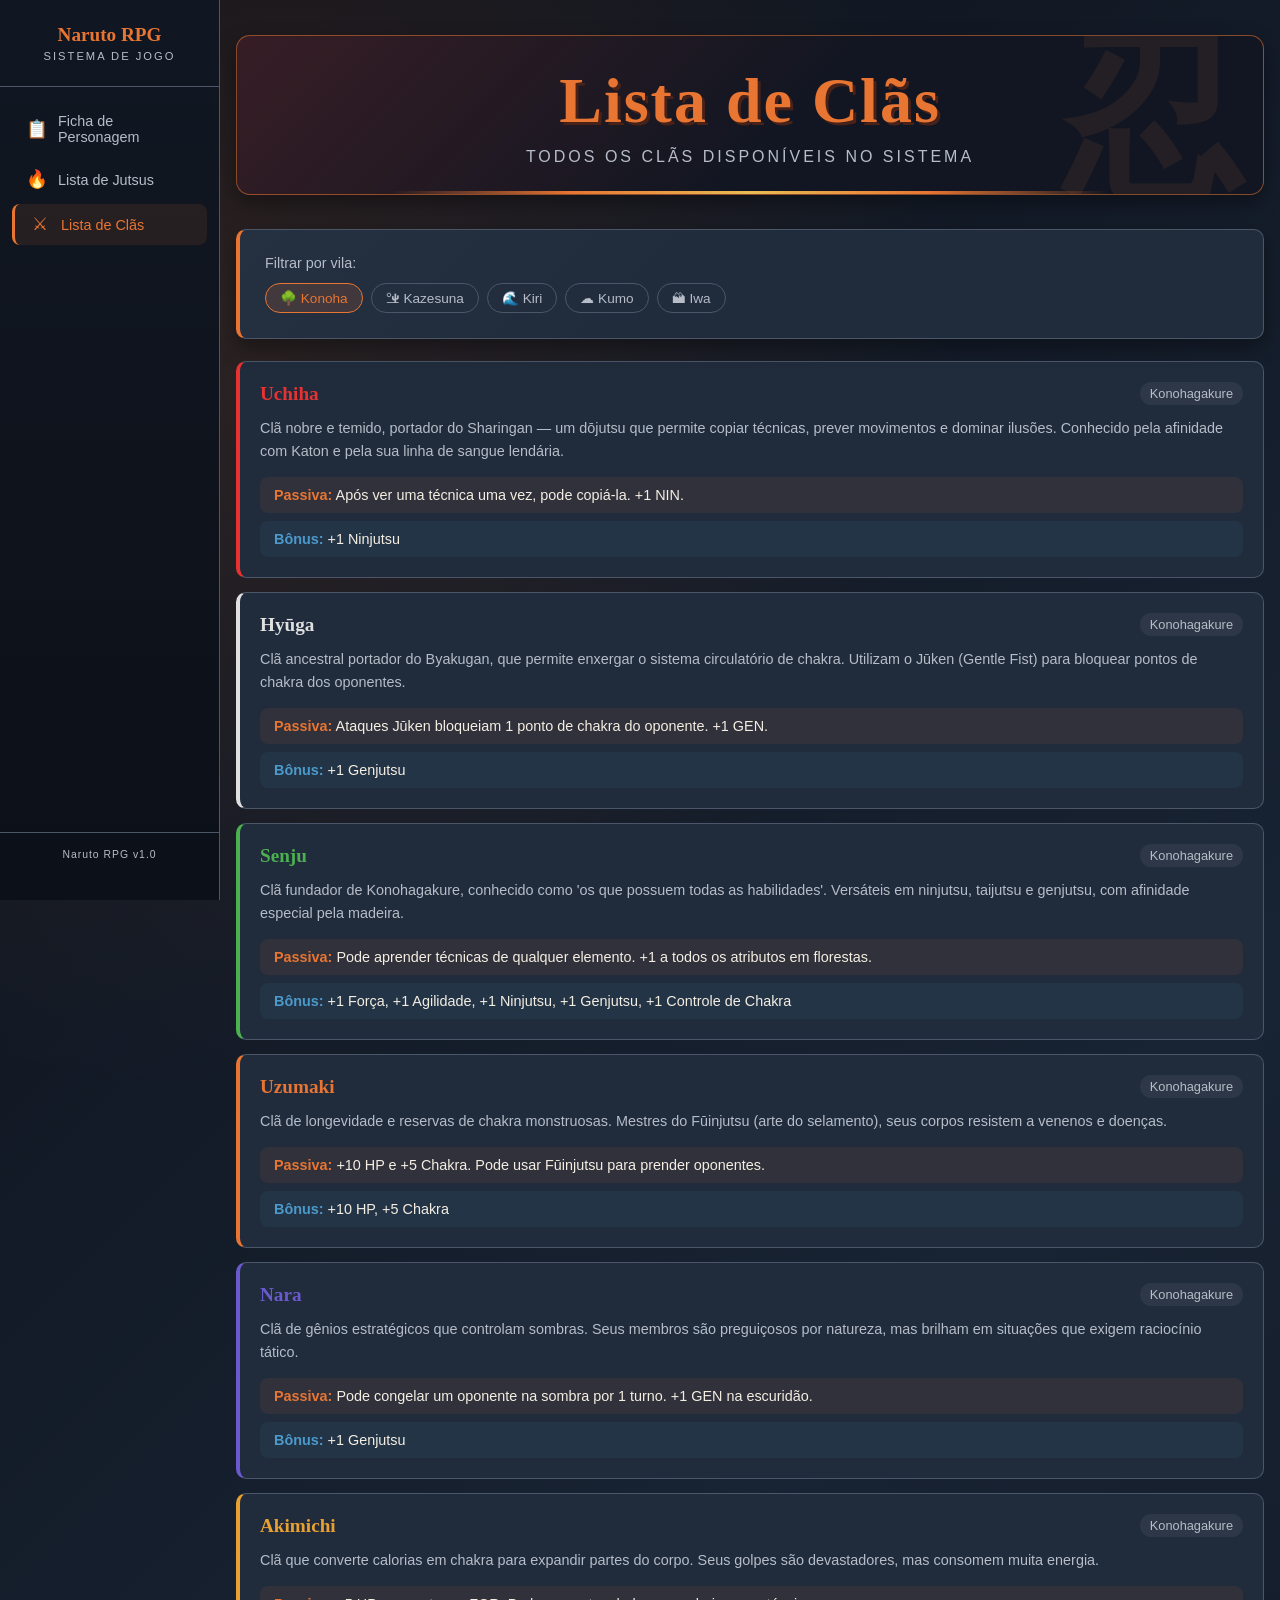
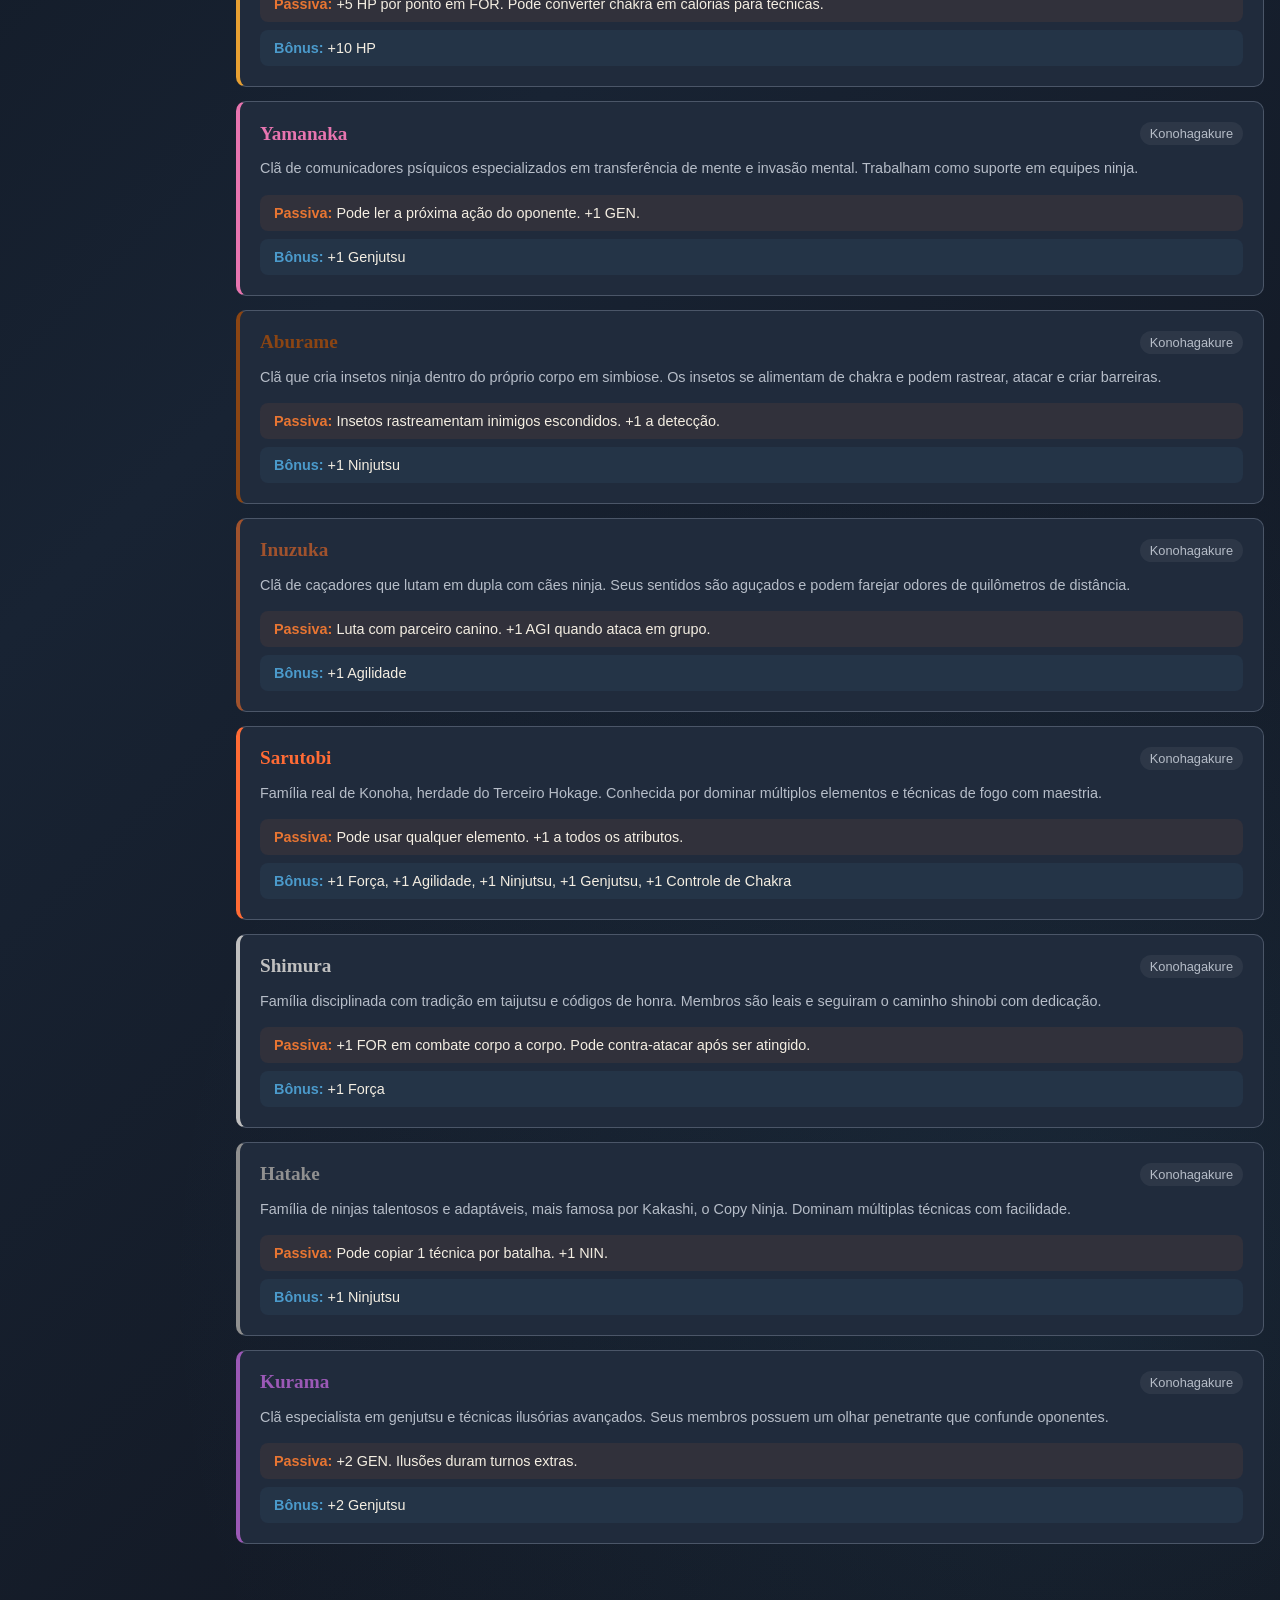
==== clans.html @ b1b4352f "Add files via upload" ====
<!DOCTYPE html>
<html lang="pt-BR">
<head>
  <meta charset="UTF-8">
  <meta name="viewport" content="width=device-width, initial-scale=1.0">

  <title>Naruto RPG - Lista de Clãs</title>

  <link rel="stylesheet" href="style.css">
</head>

<body>
  <div class="app-layout">
    <aside class="sidebar">
      <div class="sidebar-logo">
        <h2>Naruto RPG</h2>
        <p>Sistema de Jogo</p>
      </div>
      <nav class="sidebar-nav">
        <a href="index.html">
          <span class="nav-icon">&#x1F4CB;</span> Ficha de Personagem
        </a>
        <a href="jutsus.html">
          <span class="nav-icon">&#x1F525;</span> Lista de Jutsus
        </a>
        <a href="clans.html" class="active">
          <span class="nav-icon">&#x2694;</span> Lista de Clãs
        </a>
      </nav>
      <div class="sidebar-footer">
        Naruto RPG v1.0
      </div>
    </aside>

    <div class="main-content">
      <main class="container">

        <header class="page-header">
          <h1>Lista de Clãs</h1>
          <p>Todos os clãs disponíveis no sistema</p>
        </header>

        <section class="card">
          <div class="jutsu-filters">
            <label>Filtrar por vila:</label>
            <div class="filter-buttons">
              <button type="button" class="clan-list-filter-btn active" data-village="Konoha">&#x1F333; Konoha</button>
              <button type="button" class="clan-list-filter-btn" data-village="Kazesuna">&#x1F3DC; Kazesuna</button>
              <button type="button" class="clan-list-filter-btn" data-village="Kiri">&#x1F30A; Kiri</button>
              <button type="button" class="clan-list-filter-btn" data-village="Kumo">&#x2601; Kumo</button>
              <button type="button" class="clan-list-filter-btn" data-village="Iwa">&#x1F3D4; Iwa</button>
            </div>
          </div>
        </section>

        <div id="clan-list" class="clan-list">
        </div>

      </main>
    </div>
  </div>

  <script src="clans.js"></script>
</body>
</html>
---- style.css ----
:root {
  --bg-dark: #0d111a;
  --bg-blue: #182333;
  --panel: #202b3c;
  --panel-light: #2a374b;
  --border: #4b5668;

  --orange: #e87532;
  --orange-dark: #a94420;
  --red: #a83232;
  --blue: #4b9acb;
  --yellow: #e9bd55;

  --text: #f4eee2;
  --muted: #b6bdc8;

  --radius: 10px;
  --shadow: 0 8px 20px rgba(0, 0, 0, 0.35);
}

* {
  box-sizing: border-box;
}

html {
  scroll-behavior: smooth;
}

body {
  min-height: 100vh;
  margin: 0;
  color: var(--text);
  font-family: "Trebuchet MS", Arial, Helvetica, sans-serif;

  background:
    radial-gradient(circle at 15% 10%, rgba(232, 117, 50, 0.13), transparent 25%),
    radial-gradient(circle at 85% 90%, rgba(75, 154, 203, 0.12), transparent 30%),
    linear-gradient(135deg, #0c1018, #182333 50%, #10131c);
}

body::before {
  content: "";
  position: fixed;
  inset: 0;
  pointer-events: none;
  opacity: 0.12;
  background-image:
    linear-gradient(45deg, rgba(255, 255, 255, 0.04) 25%, transparent 25%),
    linear-gradient(-45deg, rgba(255, 255, 255, 0.04) 25%, transparent 25%);
  background-size: 8px 8px;
  z-index: -1;
}

button,
input,
select,
textarea {
  font: inherit;
}

button:disabled {
  cursor: not-allowed;
  opacity: 0.35;
}

button {
  transition:
    background 0.2s ease,
    border-color 0.2s ease,
    color 0.2s ease,
    transform 0.2s ease;
}

button:not(:disabled):active {
  transform: translateY(1px);
}

.app-layout {
  display: flex;
  min-height: 100vh;
}

.sidebar {
  position: fixed;
  top: 0;
  left: 0;
  width: 220px;
  height: 100vh;
  background: linear-gradient(180deg, #111722, #0c1018);
  border-right: 1px solid var(--border);
  padding: 24px 0;
  display: flex;
  flex-direction: column;
  z-index: 100;
}

.sidebar-logo {
  text-align: center;
  padding: 0 16px 24px;
  border-bottom: 1px solid var(--border);
  margin-bottom: 16px;
}

.sidebar-logo h2 {
  margin: 0;
  font-size: 1.2rem;
  color: var(--orange);
  font-family: Georgia, "Times New Roman", serif;
}

.sidebar-logo p {
  margin: 4px 0 0;
  font-size: 0.7rem;
  color: var(--muted);
  text-transform: uppercase;
  letter-spacing: 2px;
}

.sidebar-nav {
  display: flex;
  flex-direction: column;
  gap: 4px;
  padding: 0 12px;
}

.sidebar-nav a {
  display: flex;
  align-items: center;
  gap: 10px;
  padding: 10px 14px;
  border-radius: 8px;
  color: var(--muted);
  text-decoration: none;
  font-size: 0.9rem;
  font-weight: 500;
  transition: all 0.2s ease;
}

.sidebar-nav a:hover {
  color: var(--text);
  background: rgba(255, 255, 255, 0.05);
}

.sidebar-nav a.active {
  color: var(--orange);
  background: rgba(232, 117, 50, 0.1);
  border-left: 3px solid var(--orange);
}

.sidebar-nav a .nav-icon {
  font-size: 1.1rem;
  width: 22px;
  text-align: center;
}

.sidebar-footer {
  margin-top: auto;
  padding: 16px;
  border-top: 1px solid var(--border);
  text-align: center;
  font-size: 0.65rem;
  color: var(--muted);
  letter-spacing: 1px;
}

.main-content {
  margin-left: 220px;
  flex: 1;
}

.container {
  width: min(100% - 32px, 1050px);
  margin: 0 auto;
  padding: 35px 0 60px;
}

/* Cabeçalho */

.page-header {
  position: relative;
  margin-bottom: 34px;
  padding: 28px 24px;
  overflow: hidden;
  border: 1px solid rgba(232, 117, 50, 0.55);
  border-radius: 14px;
  background:
    linear-gradient(135deg, rgba(168, 50, 50, 0.25), transparent 55%),
    rgba(17, 23, 34, 0.94);
  box-shadow: var(--shadow);
  text-align: center;
}

.page-header::before {
  content: "忍";
  position: absolute;
  top: -38px;
  right: 20px;
  color: rgba(232, 117, 50, 0.09);
  font-family: serif;
  font-size: 180px;
  font-weight: bold;
  pointer-events: none;
}

.page-header::after {
  content: "";
  position: absolute;
  bottom: 0;
  left: 15%;
  width: 70%;
  height: 3px;
  background: linear-gradient(
    90deg,
    transparent,
    var(--orange),
    var(--yellow),
    var(--orange),
    transparent
  );
}

.page-header h1 {
  position: relative;
  z-index: 1;
  margin: 0;
  color: var(--orange);
  font-family: Georgia, "Times New Roman", serif;
  font-size: clamp(2.2rem, 6vw, 4rem);
  letter-spacing: 2px;
  text-shadow: 3px 3px 0 #482218;
}

.page-header p {
  position: relative;
  z-index: 1;
  margin: 10px 0 0;
  color: var(--muted);
  font-size: 1rem;
  letter-spacing: 3px;
  text-transform: uppercase;
}

/* Cartões */

.card {
  position: relative;
  margin-bottom: 22px;
  padding: 25px;
  overflow: hidden;
  border: 1px solid var(--border);
  border-left: 4px solid var(--orange);
  border-radius: var(--radius);
  background:
    linear-gradient(135deg, rgba(255, 255, 255, 0.025), transparent 45%),
    var(--panel);
  box-shadow: var(--shadow);
}

.card h2 {
  position: relative;
  margin: 0 0 20px;
  padding-bottom: 10px;
  color: var(--orange);
  font-family: Georgia, "Times New Roman", serif;
  font-size: 1.45rem;
}

.card h2::after {
  content: "";
  position: absolute;
  bottom: 0;
  left: 0;
  width: 85px;
  height: 3px;
  background: var(--orange);
  box-shadow: 35px 0 0 var(--red);
}

.section-heading {
  display: flex;
  align-items: flex-start;
  justify-content: space-between;
  gap: 18px;
  margin-bottom: 20px;
}

.section-heading h2 {
  margin-bottom: 6px;
}

.section-heading p {
  margin: 0;
  color: var(--muted);
  font-size: 0.9rem;
}

/* Formulários */

.form-grid {
  display: grid;
  grid-template-columns: repeat(2, minmax(0, 1fr));
  gap: 20px;
}

.form-group {
  display: flex;
  flex-direction: column;
  gap: 8px;
}

.form-group label {
  color: #e8d8bd;
  font-size: 0.92rem;
  font-weight: bold;
}

input,
select,
textarea {
  width: 100%;
  border: 1px solid #4a5669;
  border-radius: 7px;
  padding: 12px 13px;
  outline: none;
  color: var(--text);
  background: #151d2a;
  box-shadow: inset 0 2px 5px rgba(0, 0, 0, 0.2);
}

input:focus,
select:focus,
textarea:focus {
  border-color: var(--orange);
  background: #1b2637;
  box-shadow:
    0 0 0 3px rgba(232, 117, 50, 0.14),
    inset 0 2px 5px rgba(0, 0, 0, 0.2);
}

textarea {
  min-height: 120px;
  resize: vertical;
}

/* Roleta */

.roulette-container {
  display: flex;
  gap: 10px;
  align-items: stretch;
}

.roulette-display {
  flex: 1;
  display: flex;
  align-items: center;
  justify-content: center;
  min-height: 48px;
  padding: 12px 14px;
  border: 2px solid #4a5669;
  border-radius: 7px;
  background: #151d2a;
  box-shadow: inset 0 2px 5px rgba(0, 0, 0, 0.2);
  color: var(--orange);
  font-weight: bold;
  font-size: 1rem;
  text-align: center;
  transition: all 0.3s ease;
}

.roulette-display.spinning {
  border-color: var(--yellow);
  box-shadow: 0 0 15px rgba(233, 189, 85, 0.3);
}

.roulette-display.result {
  border-color: var(--orange);
  background: linear-gradient(135deg, rgba(232, 117, 50, 0.1), #151d2a);
}

.roulette-placeholder {
  color: #7f8b9b;
  font-weight: normal;
}

.spin-button {
  display: inline-flex;
  align-items: center;
  gap: 6px;
  padding: 12px 18px;
  border: 1px solid var(--orange);
  border-radius: 7px;
  background: linear-gradient(135deg, var(--orange), var(--orange-dark));
  color: white;
  font-weight: bold;
  font-size: 0.9rem;
  cursor: pointer;
  white-space: nowrap;
  transition: all 0.2s ease;
}

.spin-button:hover {
  background: linear-gradient(135deg, #f18b48, var(--orange));
  transform: translateY(-1px);
  box-shadow: 0 4px 12px rgba(232, 117, 50, 0.4);
}

.spin-button:active {
  transform: translateY(0);
}

.spin-button:disabled {
  opacity: 0.5;
  cursor: not-allowed;
  transform: none;
  box-shadow: none;
}

.spin-icon {
  display: inline-block;
  font-size: 1.2rem;
  transition: transform 0.3s ease;
}

.spin-button:active .spin-icon {
  transform: rotate(180deg);
}

@keyframes spinCycle {
  0% { transform: translateY(0); opacity: 1; }
  25% { transform: translateY(-8px); opacity: 0.5; }
  50% { transform: translateY(0); opacity: 1; }
  75% { transform: translateY(8px); opacity: 0.5; }
  100% { transform: translateY(0); opacity: 1; }
}

.roulette-display.spinning .roulette-text {
  animation: spinCycle 0.15s linear infinite;
}

.kekkei-description {
  color: var(--muted);
  font-size: 0.9rem;
  margin-bottom: 16px;
  line-height: 1.5;
}

.kekkei-result {
  margin-top: 16px;
  padding: 12px 16px;
  background: rgba(232, 117, 50, 0.15);
  border-left: 4px solid var(--orange);
  border-radius: 8px;
  font-size: 15px;
  color: var(--orange);
}

.kekkei-result strong {
  color: var(--orange);
}

.kekkei-result span {
  font-weight: 700;
  color: var(--yellow);
}

.hidden {
  display: none !important;
}

/* Imagem */

.image-upload {
  display: flex;
  align-items: center;
  gap: 28px;
}

.image-preview-container {
  display: flex;
  align-items: center;
  justify-content: center;
  width: 205px;
  height: 250px;
  flex-shrink: 0;
  overflow: hidden;
  border: 2px solid var(--orange);
  border-radius: 8px;
  background:
    linear-gradient(135deg, rgba(232, 117, 50, 0.12), transparent),
    #151d2a;
  box-shadow:
    0 0 0 5px rgba(232, 117, 50, 0.06),
    var(--shadow);
}

.character-image-preview {
  display: block;
  width: 100%;
  height: 100%;
  object-fit: cover;
}

.image-placeholder {
  display: flex;
  flex-direction: column;
  align-items: center;
  justify-content: center;
  gap: 8px;
  padding: 20px;
  color: var(--muted);
  text-align: center;
}

.image-placeholder::before {
  content: "影";
  color: rgba(232, 117, 50, 0.5);
  font-family: Georgia, serif;
  font-size: 4rem;
}

.image-placeholder span {
  color: var(--orange);
  font-size: 1.1rem;
  font-weight: bold;
}

.image-placeholder small {
  font-size: 0.8rem;
}

.image-controls {
  display: flex;
  flex-direction: column;
  align-items: flex-start;
  gap: 12px;
}

.upload-label {
  display: inline-flex;
  align-items: center;
  justify-content: center;
  padding: 12px 18px;
  border: 1px solid var(--orange);
  border-radius: 7px;
  background: linear-gradient(135deg, var(--orange), var(--orange-dark));
  color: white;
  font-weight: bold;
  cursor: pointer;
}

.upload-label:hover {
  background: linear-gradient(135deg, #f18b48, var(--orange));
}

#character-image {
  display: none;
}

.upload-help {
  margin: 0;
  color: var(--muted);
  font-size: 0.85rem;
}

.small-button {
  padding: 9px 13px;
  border: 1px solid #6a4a4a;
  border-radius: 7px;
  background: #321f27;
  color: #e6a2a2;
  cursor: pointer;
}

.small-button:hover {
  border-color: var(--red);
  background: #51252d;
  color: white;
}

/* Informações do clã */

.clan-info {
  padding: 20px;
  border: 1px solid #3f4c60;
  border-radius: 8px;
  background:
    linear-gradient(135deg, rgba(75, 154, 203, 0.08), transparent),
    #182333;
}

.clan-info.empty {
  color: var(--muted);
  font-style: italic;
}

.clan-info h3 {
  margin: 0 0 12px;
  color: var(--orange);
  font-family: Georgia, serif;
  font-size: 1.35rem;
}

.clan-info p {
  margin: 0 0 12px;
  color: #d7dce4;
}

.clan-info p:last-child {
  margin-bottom: 0;
}

.clan-info strong {
  color: var(--yellow);
}

/* Atributos */

.points-counter {
  padding: 10px 15px;
  border: 1px solid rgba(232, 117, 50, 0.45);
  border-radius: 8px;
  background: #151d2a;
  color: var(--muted);
  white-space: nowrap;
}

.points-counter span:first-child {
  color: var(--orange);
  font-size: 1.1rem;
  font-weight: bold;
}

.attributes-list {
  display: flex;
  flex-direction: column;
  gap: 23px;
}

.attribute-row {
  display: flex;
  flex-direction: column;
  gap: 9px;
}

.attribute-header {
  display: flex;
  justify-content: space-between;
  gap: 12px;
  color: #e8d8bd;
  font-weight: bold;
}

.attribute-header span {
  color: var(--orange);
  font-size: 1.1rem;
}

.attribute-controls {
  display: flex;
  align-items: center;
  gap: 12px;
}

.attribute-button {
  display: flex;
  align-items: center;
  justify-content: center;
  width: 36px;
  height: 36px;
  flex-shrink: 0;
  border: 1px solid #59677c;
  border-radius: 7px;
  background: #151d2a;
  color: var(--text);
  font-size: 1.35rem;
  font-weight: bold;
  cursor: pointer;
}

.attribute-button:hover:not(:disabled) {
  border-color: var(--orange);
  background: #382a28;
  color: var(--orange);
}

.attribute-bar {
  position: relative;
  flex: 1;
  height: 14px;
  overflow: hidden;
  border: 1px solid #3c485a;
  border-radius: 999px;
  background: #111722;
}

.attribute-bar-fill {
  width: 0%;
  height: 100%;
  border-radius: inherit;
  background: linear-gradient(
    90deg,
    var(--orange-dark),
    var(--orange),
    var(--yellow)
  );
  box-shadow: 0 0 10px rgba(232, 117, 50, 0.35);
  transition: width 0.2s ease;
}

/* Recursos */

.resources-grid {
  display: grid;
  grid-template-columns: repeat(4, minmax(0, 1fr));
  gap: 15px;
}

.resource-box {
  position: relative;
  padding: 20px 12px;
  overflow: hidden;
  border: 1px solid #48566b;
  border-top: 3px solid var(--blue);
  border-radius: 8px;
  background:
    linear-gradient(135deg, rgba(75, 154, 203, 0.1), transparent),
    #182333;
  text-align: center;
}

.resource-label {
  display: block;
  margin-bottom: 7px;
  color: var(--muted);
  font-size: 0.9rem;
}

.resource-box strong {
  display: block;
  color: var(--blue);
  font-size: 1.5rem;
}

.resource-box small {
  display: block;
  margin-top: 6px;
  color: var(--muted);
  font-size: 0.75rem;
}

/* Botões */

.form-actions {
  display: flex;
  justify-content: center;
  gap: 15px;
  margin-top: 28px;
}

.primary-button,
.secondary-button {
  min-width: 180px;
  padding: 14px 24px;
  border-radius: 8px;
  font-weight: bold;
  cursor: pointer;
}

.primary-button {
  border: 1px solid var(--orange);
  background: linear-gradient(135deg, var(--orange), var(--orange-dark));
  color: white;
  box-shadow: 0 5px 15px rgba(0, 0, 0, 0.3);
}

.primary-button:hover {
  border-color: var(--yellow);
  background: linear-gradient(135deg, #f18b48, var(--orange));
}

.secondary-button {
  border: 1px solid #536177;
  background: #202b3c;
  color: var(--text);
}

.secondary-button:hover {
  border-color: var(--orange);
  background: #2e3b50;
}

.form-message {
  min-height: 24px;
  margin: 15px 0 0;
  color: var(--yellow);
  text-align: center;
}

/* Responsividade */

@media (max-width: 800px) {
  .resources-grid {
    grid-template-columns: repeat(2, minmax(0, 1fr));
  }
}

@media (max-width: 700px) {
  .sidebar {
    position: relative;
    width: 100%;
    height: auto;
    flex-direction: row;
    padding: 12px;
    overflow-x: auto;
  }

  .sidebar-logo {
    display: none;
  }

  .sidebar-nav {
    flex-direction: row;
    width: 100%;
    padding: 0;
    gap: 4px;
  }

  .sidebar-nav a {
    padding: 8px 12px;
    font-size: 0.8rem;
    white-space: nowrap;
  }

  .sidebar-nav a.active {
    border-left: none;
    border-bottom: 3px solid var(--orange);
  }

  .sidebar-footer {
    display: none;
  }

  .main-content {
    margin-left: 0;
  }

  .container {
    width: min(100% - 20px, 1050px);
    padding-top: 20px;
  }

  .page-header {
    padding: 24px 15px;
  }

  .card {
    padding: 19px;
  }

  .form-grid {
    grid-template-columns: 1fr;
  }

  .section-heading {
    flex-direction: column;
  }

  .image-upload {
    flex-direction: column;
    align-items: stretch;
  }

  .image-preview-container {
    width: 100%;
    max-width: 270px;
    height: 320px;
    margin: 0 auto;
  }

  .image-controls {
    align-items: stretch;
  }

  .upload-label {
    width: 100%;
  }

  .form-actions {
    flex-direction: column;
  }

  .primary-button,
  .secondary-button {
    width: 100%;
  }
}

@media (max-width: 430px) {
  .resources-grid {
    grid-template-columns: 1fr;
  }

  .attribute-controls {
    gap: 8px;
  }

  .attribute-button {
    width: 32px;
    height: 32px;
  }
}

/* Página de Jutsus */

.jutsu-filters {
  display: flex;
  flex-direction: column;
  gap: 12px;
}

.jutsu-filters label {
  color: var(--muted);
  font-size: 0.9rem;
}

.filter-buttons {
  display: flex;
  flex-wrap: wrap;
  gap: 8px;
}

.filter-btn {
  padding: 6px 14px;
  border: 1px solid var(--border);
  border-radius: 20px;
  background: transparent;
  color: var(--muted);
  font-size: 0.85rem;
  cursor: pointer;
  transition: all 0.2s ease;
}

.filter-btn:hover {
  border-color: var(--orange);
  color: var(--text);
}

.filter-btn.active {
  border-color: var(--orange);
  background: rgba(232, 117, 50, 0.15);
  color: var(--orange);
}

.jutsu-list {
  display: flex;
  flex-direction: column;
  gap: 14px;
}

.jutsu-card {
  background: var(--panel);
  border: 1px solid var(--border);
  border-left: 4px solid var(--orange);
  border-radius: var(--radius);
  padding: 20px;
  transition: all 0.2s ease;
}

.jutsu-card:hover {
  border-color: var(--orange);
  box-shadow: 0 4px 15px rgba(0, 0, 0, 0.3);
}

.jutsu-header {
  display: flex;
  justify-content: space-between;
  align-items: flex-start;
  margin-bottom: 14px;
}

.jutsu-name {
  display: flex;
  flex-direction: column;
  gap: 4px;
}

.jutsu-element-badge {
  display: inline-flex;
  align-items: center;
  gap: 4px;
  padding: 3px 10px;
  border-radius: 12px;
  font-size: 0.7rem;
  font-weight: 600;
  color: white;
  width: fit-content;
  text-transform: uppercase;
  letter-spacing: 0.5px;
}

.jutsu-name h3 {
  margin: 0;
  font-size: 1.1rem;
  color: var(--text);
}

.jutsu-name-en {
  font-size: 0.8rem;
  color: var(--muted);
  font-style: italic;
}

.jutsu-rank {
  font-size: 1.4rem;
  font-weight: 800;
  font-family: Georgia, "Times New Roman", serif;
}

.jutsu-stats {
  display: grid;
  grid-template-columns: repeat(4, 1fr);
  gap: 12px;
  margin-bottom: 14px;
}

.jutsu-stat {
  text-align: center;
  padding: 10px 8px;
  background: rgba(0, 0, 0, 0.2);
  border-radius: 8px;
}

.stat-label {
  display: block;
  font-size: 0.7rem;
  color: var(--muted);
  text-transform: uppercase;
  letter-spacing: 1px;
  margin-bottom: 4px;
}

.stat-value {
  display: block;
  font-size: 1.1rem;
  font-weight: 700;
  color: var(--text);
}

.stat-value.damage {
  color: #e85d32;
}

.stat-value.chakra {
  color: var(--blue);
}

.stat-value.learn {
  color: var(--yellow);
  font-size: 0.95rem;
}

.jutsu-description {
  margin: 0;
  font-size: 0.9rem;
  line-height: 1.6;
  color: var(--muted);
}

.jutsu-empty {
  text-align: center;
  padding: 40px;
  color: var(--muted);
  font-size: 1rem;
}

.tabs-container {
  margin-bottom: 20px;
}

.tabs {
  display: flex;
  gap: 4px;
  background: var(--panel);
  padding: 4px;
  border-radius: 10px;
  border: 1px solid var(--border);
}

.tab-btn {
  flex: 1;
  padding: 10px 16px;
  border: none;
  border-radius: 8px;
  background: transparent;
  color: var(--muted);
  font-size: 0.9rem;
  font-weight: 600;
  cursor: pointer;
  transition: all 0.2s ease;
}

.tab-btn:hover {
  color: var(--text);
}

.tab-btn.active {
  background: rgba(232, 117, 50, 0.15);
  color: var(--orange);
}

.tab-content {
  display: none;
}

.tab-content.active {
  display: block;
}

.jutsu-badges {
  display: flex;
  gap: 8px;
  align-items: center;
}

.jutsu-type-badge {
  display: inline-block;
  padding: 3px 10px;
  border-radius: 12px;
  font-size: 0.7rem;
  font-weight: 600;
  color: white;
  text-transform: uppercase;
  letter-spacing: 0.5px;
}

.jutsu-clan-badge {
  display: inline-block;
  padding: 3px 10px;
  border-radius: 12px;
  font-size: 0.7rem;
  font-weight: 600;
  color: white;
  text-transform: uppercase;
  letter-spacing: 0.5px;
}

.stat-value.clan-learn {
  color: var(--yellow);
  font-size: 0.85rem;
}

.clan-filter-btn {
  padding: 6px 14px;
  border: 1px solid var(--border);
  border-radius: 20px;
  background: transparent;
  color: var(--muted);
  font-size: 0.85rem;
  cursor: pointer;
  transition: all 0.2s ease;
}

.clan-filter-btn:hover {
  border-color: var(--orange);
  color: var(--text);
}

.clan-filter-btn.active {
  border-color: var(--orange);
  background: rgba(232, 117, 50, 0.15);
  color: var(--orange);
}

.clan-list-filter-btn {
  padding: 6px 14px;
  border: 1px solid var(--border);
  border-radius: 20px;
  background: transparent;
  color: var(--muted);
  font-size: 0.85rem;
  cursor: pointer;
  transition: all 0.2s ease;
}

.clan-list-filter-btn:hover {
  border-color: var(--orange);
  color: var(--text);
}

.clan-list-filter-btn.active {
  border-color: var(--orange);
  background: rgba(232, 117, 50, 0.15);
  color: var(--orange);
}

.clan-list {
  display: flex;
  flex-direction: column;
  gap: 14px;
}

.clan-card {
  background: var(--panel);
  border: 1px solid var(--border);
  border-left: 4px solid var(--orange);
  border-radius: var(--radius);
  padding: 20px;
  transition: all 0.2s ease;
}

.clan-card:hover {
  border-color: var(--orange);
  box-shadow: 0 4px 15px rgba(0, 0, 0, 0.3);
}

.clan-card-header {
  display: flex;
  justify-content: space-between;
  align-items: center;
  margin-bottom: 12px;
}

.clan-card-name {
  font-size: 1.2rem;
  font-weight: 700;
  font-family: Georgia, "Times New Roman", serif;
}

.clan-card-village {
  font-size: 0.8rem;
  color: var(--muted);
  background: rgba(255, 255, 255, 0.06);
  padding: 4px 10px;
  border-radius: 12px;
}

.clan-card-description {
  margin: 0 0 14px;
  font-size: 0.9rem;
  line-height: 1.6;
  color: var(--muted);
}

.clan-card-passive {
  padding: 10px 14px;
  background: rgba(232, 117, 50, 0.08);
  border-radius: 8px;
  font-size: 0.9rem;
  color: var(--text);
  margin-bottom: 8px;
}

.clan-card-passive strong {
  color: var(--orange);
}

.clan-card-bonuses {
  padding: 10px 14px;
  background: rgba(75, 154, 203, 0.08);
  border-radius: 8px;
  font-size: 0.9rem;
  color: var(--text);
}

.clan-card-bonuses strong {
  color: var(--blue);
}

@media (max-width: 600px) {
  .jutsu-stats {
    grid-template-columns: repeat(2, 1fr);
  }

  .jutsu-header {
    flex-direction: column;
    gap: 8px;
  }

  .jutsu-rank {
    align-self: flex-start;
  }
}
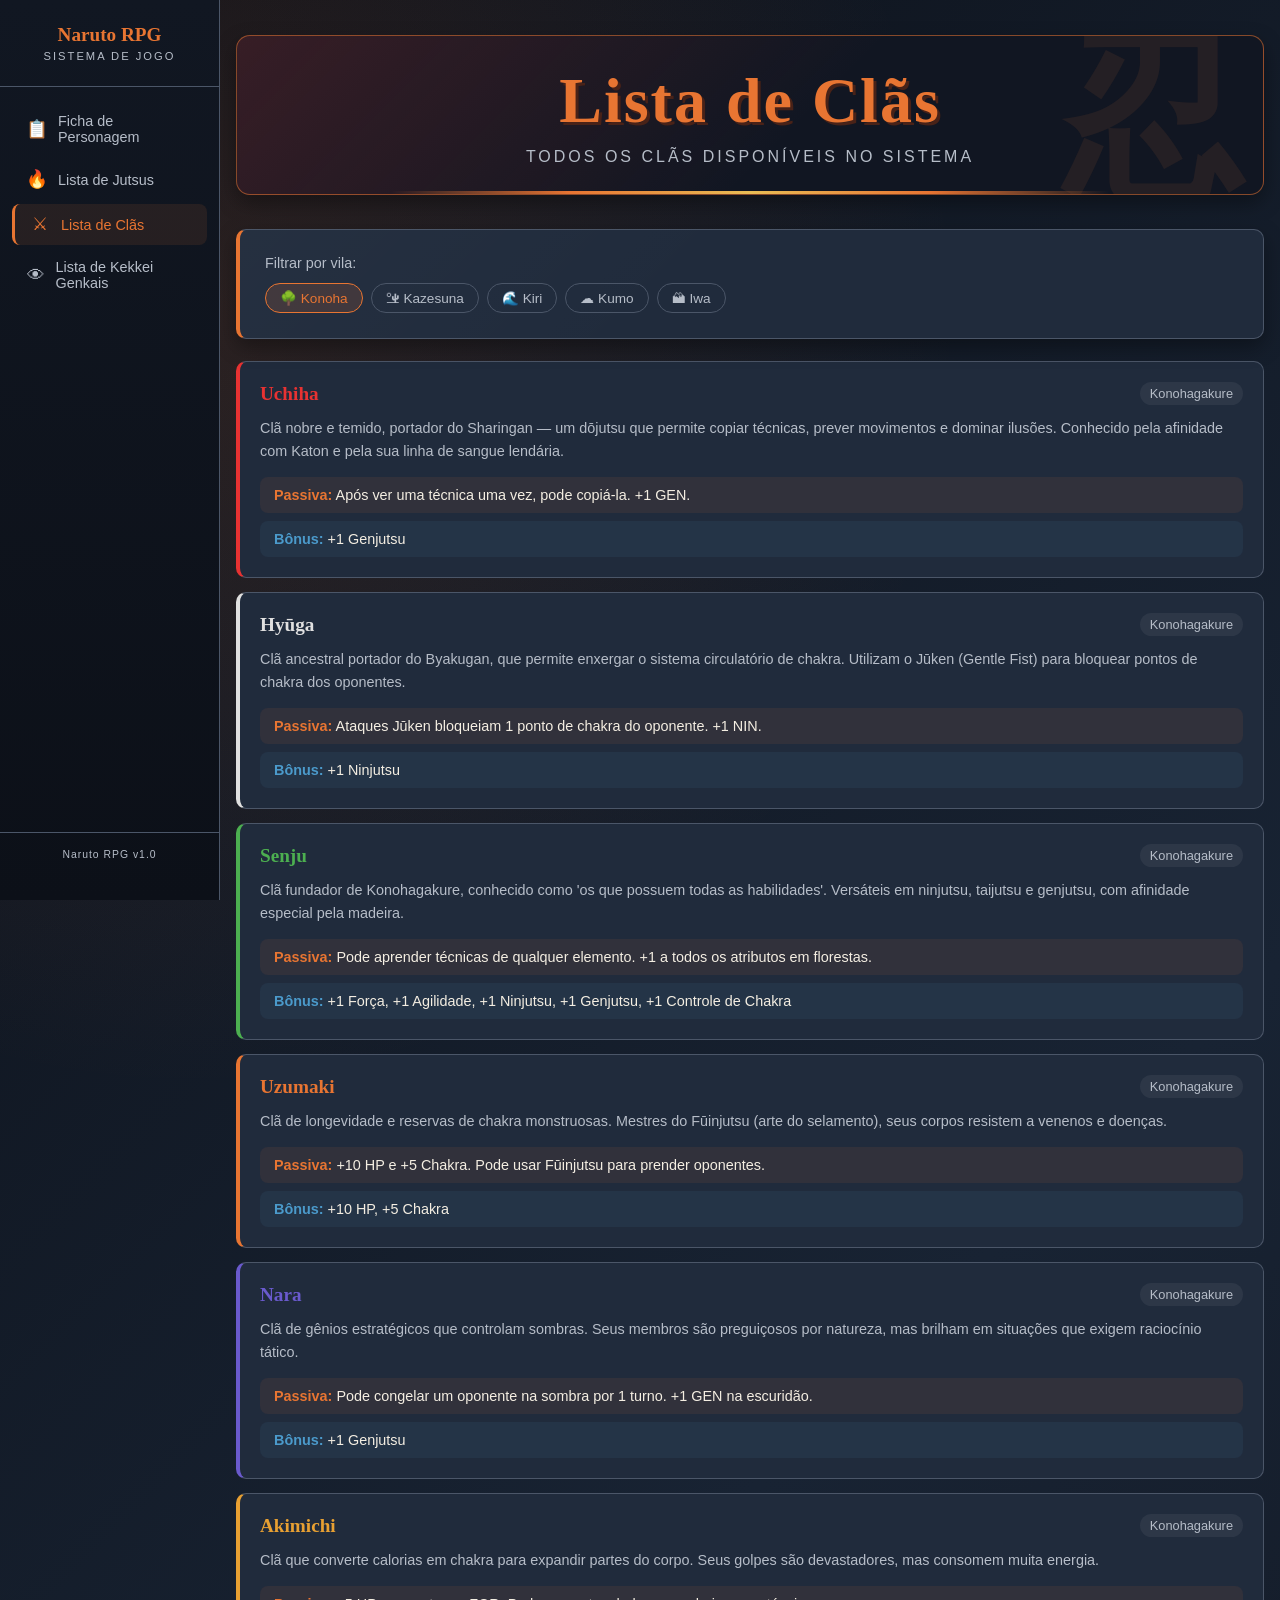
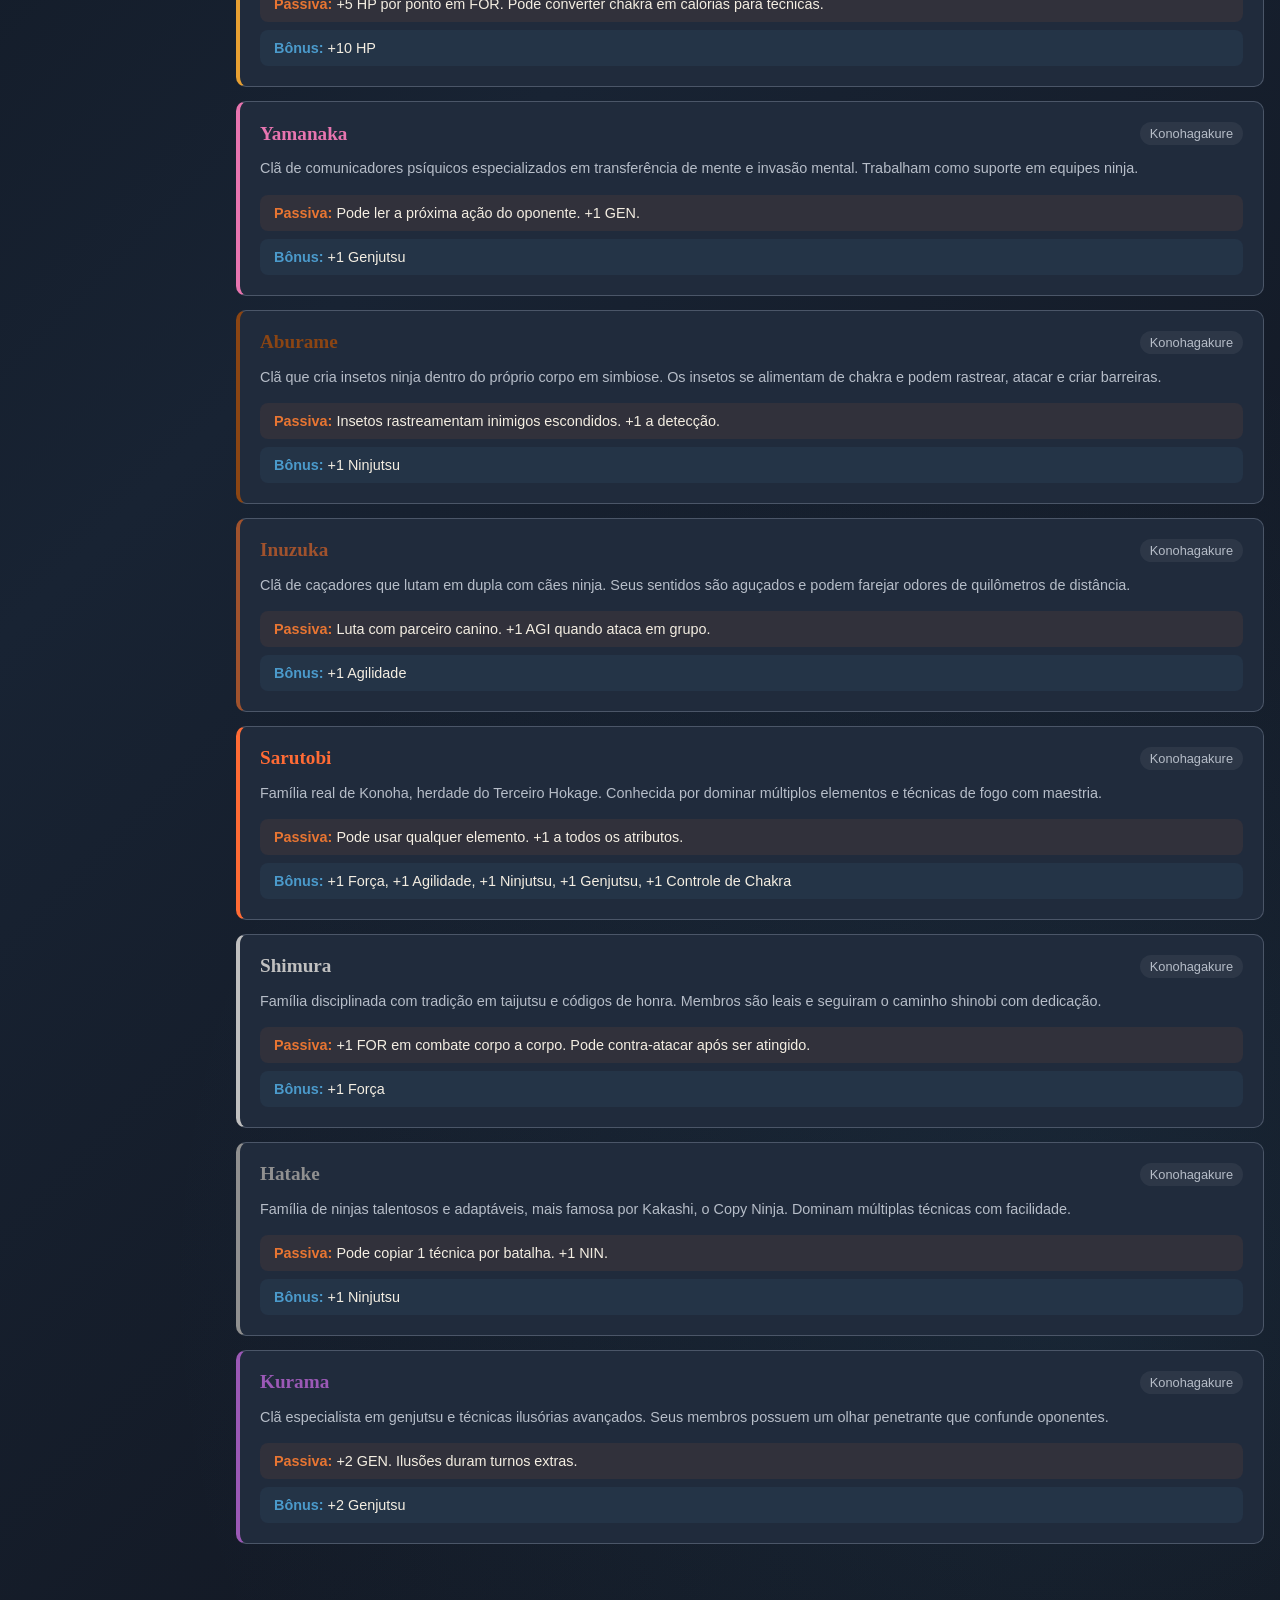
==== commit 3e10d7ae: "Add files via upload" ====
--- a/clans.html
+++ b/clans.html
@@ -25,6 +25,9 @@
         </a>
         <a href="clans.html" class="active">
           <span class="nav-icon">&#x2694;</span> Lista de Clãs
+        </a>
+        <a href="kekkei.html">
+          <span class="nav-icon">&#x1F441;</span> Lista de Kekkei Genkais
         </a>
       </nav>
       <div class="sidebar-footer">
--- a/style.css
+++ b/style.css
@@ -1280,4 +1280,178 @@
   .jutsu-rank {
     align-self: flex-start;
   }
+}
+
+/* Página de Kekkei Genkai */
+
+.kekkei-list {
+  display: flex;
+  flex-direction: column;
+  gap: 16px;
+}
+
+.kekkei-card {
+  background: var(--panel);
+  border: 1px solid var(--border);
+  border-left: 4px solid var(--orange);
+  border-radius: var(--radius);
+  padding: 20px;
+  transition: all 0.2s ease;
+}
+
+.kekkei-card:hover {
+  border-color: var(--orange);
+  box-shadow: 0 4px 15px rgba(0, 0, 0, 0.3);
+}
+
+.kekkei-header {
+  display: flex;
+  justify-content: space-between;
+  align-items: flex-start;
+  margin-bottom: 14px;
+  flex-wrap: wrap;
+  gap: 10px;
+}
+
+.kekkei-title {
+  display: flex;
+  align-items: center;
+  gap: 10px;
+}
+
+.kekkei-title h3 {
+  margin: 0;
+  font-size: 1.3rem;
+  color: var(--text);
+}
+
+.kekkei-name-en {
+  font-size: 0.9rem;
+  color: var(--muted);
+  font-style: italic;
+}
+
+.kekkei-clan-badge {
+  padding: 4px 12px;
+  border-radius: 12px;
+  font-size: 0.75rem;
+  font-weight: 600;
+  color: white;
+  text-transform: uppercase;
+}
+
+.kekkei-elements {
+  display: flex;
+  align-items: center;
+  gap: 6px;
+  font-size: 0.9rem;
+  color: var(--muted);
+}
+
+.element-badge {
+  padding: 4px 10px;
+  border-radius: 10px;
+  font-size: 0.75rem;
+  font-weight: 600;
+  color: white;
+}
+
+.kekkei-description {
+  margin: 0 0 14px;
+  font-size: 0.95rem;
+  line-height: 1.6;
+  color: var(--muted);
+}
+
+.kekkei-special {
+  font-size: 0.85rem;
+  color: var(--muted);
+  margin-bottom: 8px;
+  padding: 8px 12px;
+  background: rgba(0, 0, 0, 0.15);
+  border-radius: 6px;
+}
+
+.kekkei-special strong {
+  color: var(--text);
+}
+
+.clan-restriction-badge {
+  padding: 4px 10px;
+  border-radius: 10px;
+  font-size: 0.7rem;
+  font-weight: 600;
+  background: var(--orange);
+  color: white;
+  text-transform: uppercase;
+  letter-spacing: 0.5px;
+}
+
+.doujutsu-stages {
+  margin-bottom: 8px;
+  padding: 8px 12px;
+  background: rgba(0, 0, 0, 0.15);
+  border-radius: 6px;
+}
+
+.doujutsu-stages strong {
+  color: var(--text);
+  display: block;
+  margin-bottom: 8px;
+}
+
+.stages-list {
+  display: flex;
+  flex-direction: column;
+  gap: 6px;
+}
+
+.stage-item {
+  display: flex;
+  gap: 10px;
+  font-size: 0.85rem;
+  align-items: center;
+}
+
+.stage-name {
+  color: var(--orange);
+  font-weight: 600;
+  min-width: 80px;
+}
+
+.stage-ability {
+  color: var(--muted);
+  flex: 1;
+}
+
+.stage-exp {
+  color: var(--yellow);
+  font-weight: 600;
+  font-size: 0.8rem;
+  background: rgba(233, 189, 85, 0.15);
+  padding: 2px 8px;
+  border-radius: 8px;
+}
+
+.element-card {
+  background: linear-gradient(135deg, rgba(232, 117, 50, 0.05), rgba(75, 154, 203, 0.05));
+}
+
+.doujutsu-card {
+  background: var(--panel);
+}
+
+@media (max-width: 600px) {
+  .kekkei-header {
+    flex-direction: column;
+  }
+
+  .kekkei-elements {
+    flex-wrap: wrap;
+  }
+
+  .stage-item {
+    flex-direction: column;
+    gap: 2px;
+  }
 }
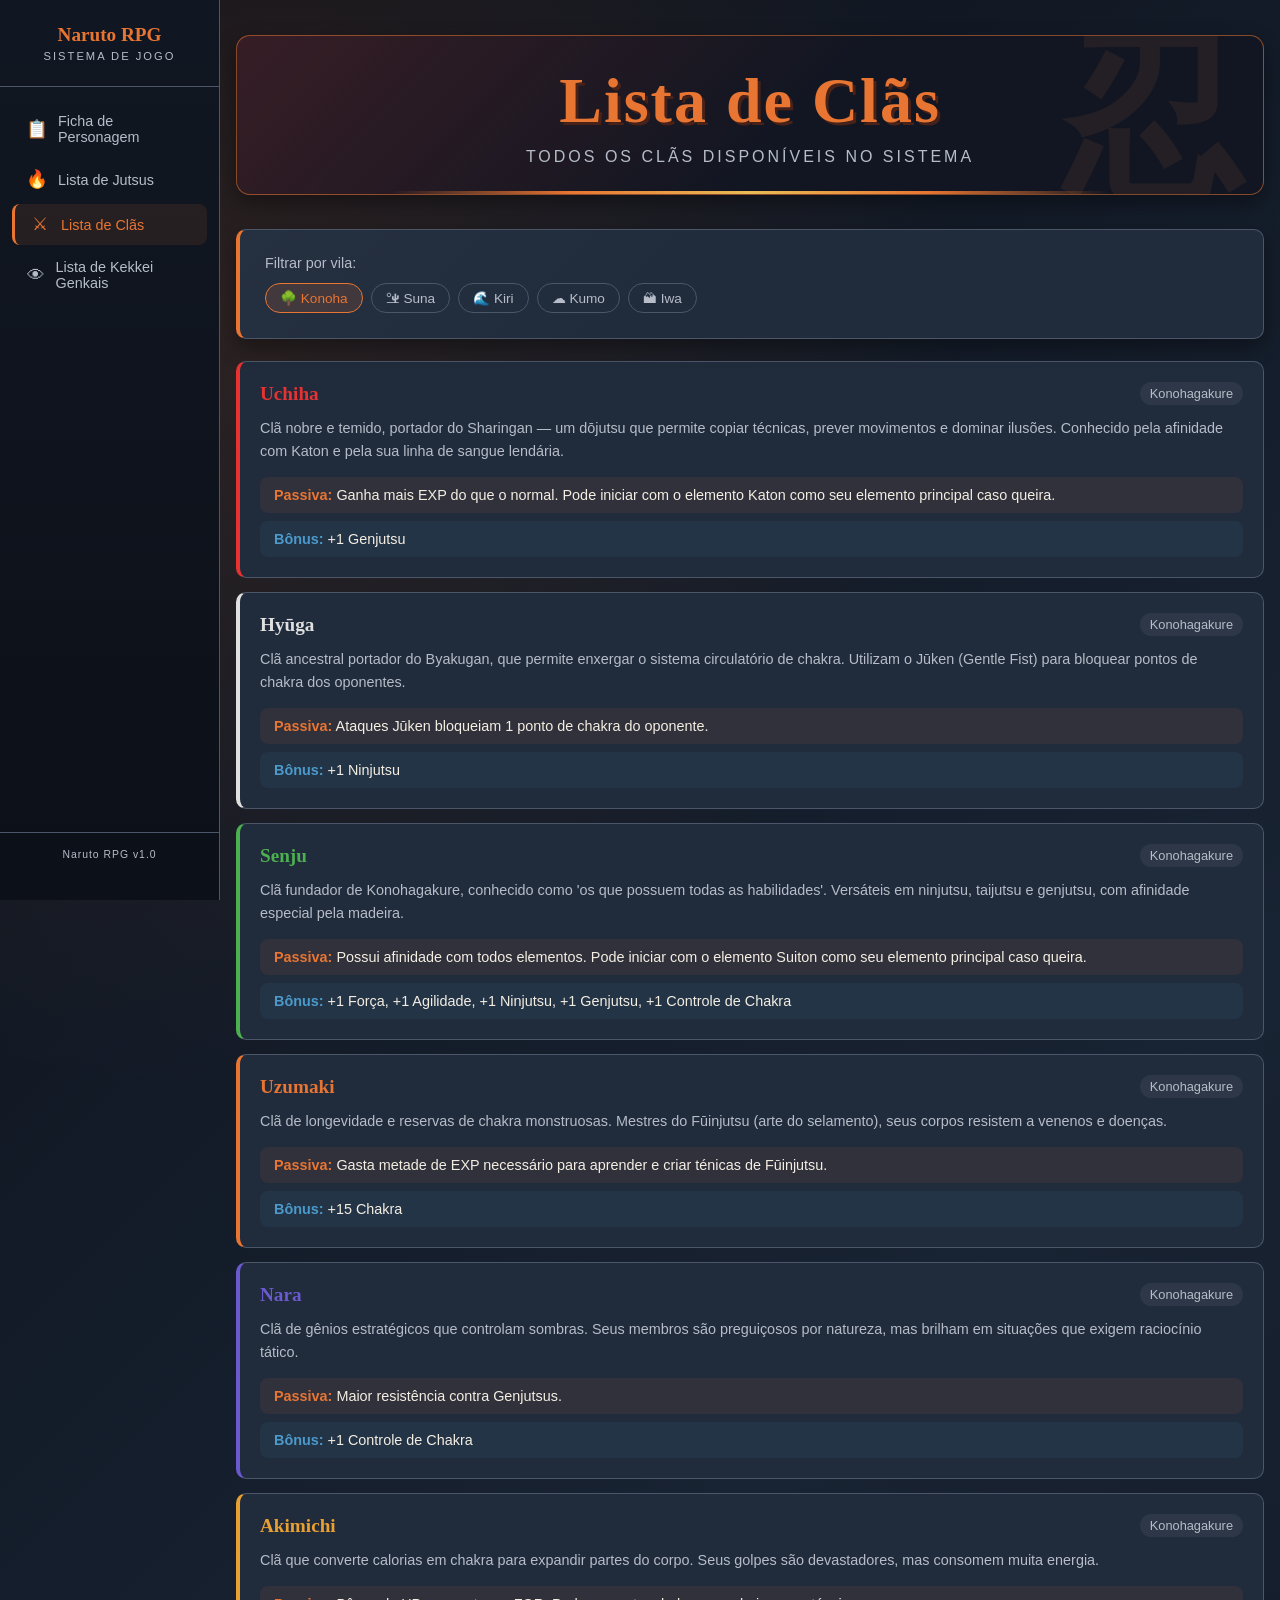
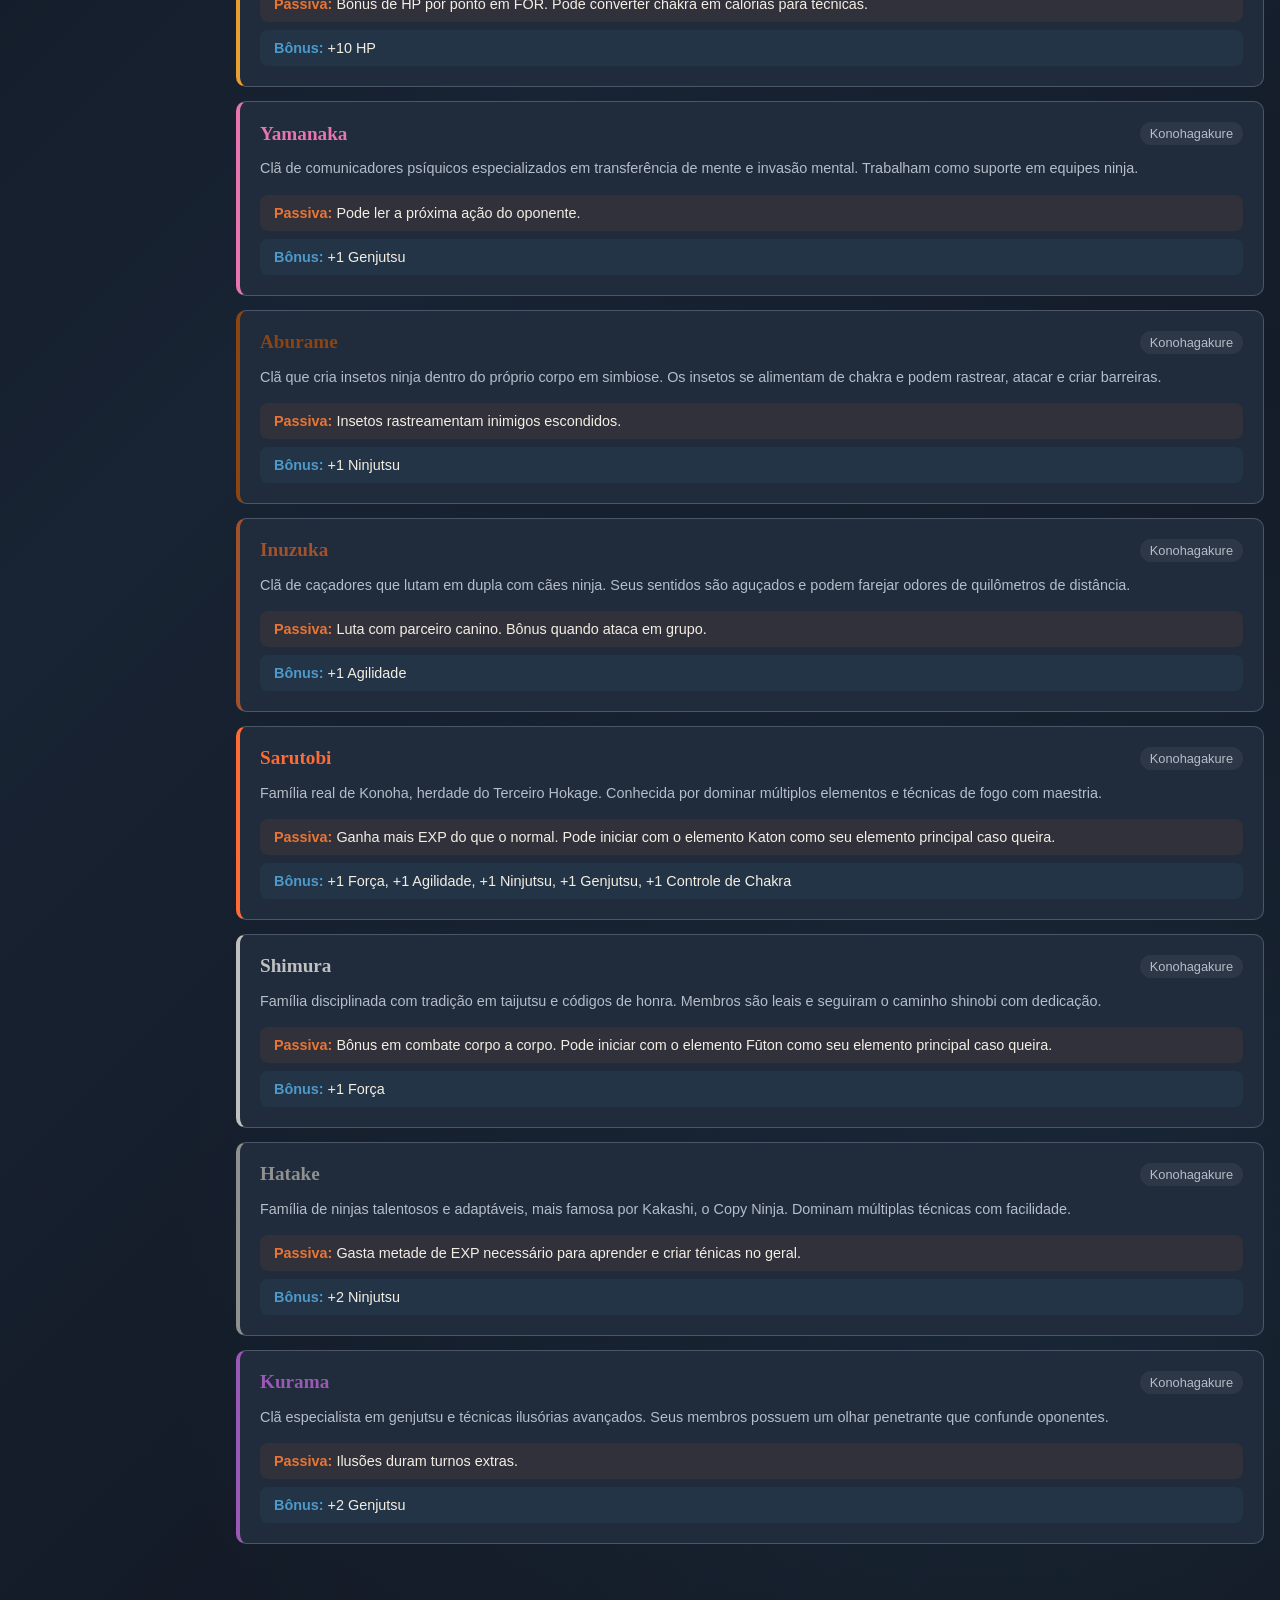
==== commit 33700ce4: "Add files via upload" ====
--- a/clans.html
+++ b/clans.html
@@ -48,7 +48,7 @@
             <label>Filtrar por vila:</label>
             <div class="filter-buttons">
               <button type="button" class="clan-list-filter-btn active" data-village="Konoha">&#x1F333; Konoha</button>
-              <button type="button" class="clan-list-filter-btn" data-village="Kazesuna">&#x1F3DC; Kazesuna</button>
+              <button type="button" class="clan-list-filter-btn" data-village="Kazesuna">&#x1F3DC; Suna</button>
               <button type="button" class="clan-list-filter-btn" data-village="Kiri">&#x1F30A; Kiri</button>
               <button type="button" class="clan-list-filter-btn" data-village="Kumo">&#x2601; Kumo</button>
               <button type="button" class="clan-list-filter-btn" data-village="Iwa">&#x1F3D4; Iwa</button>
--- a/style.css
+++ b/style.css
@@ -909,6 +909,133 @@
     width: 32px;
     height: 32px;
   }
+
+  .page-header h1 {
+    font-size: 1.4rem;
+  }
+
+  .page-header p {
+    font-size: 0.8rem;
+  }
+
+  .card h2 {
+    font-size: 1.2rem;
+  }
+
+  .info-grid {
+    grid-template-columns: 1fr;
+  }
+
+  .info-with-image {
+    flex-direction: column;
+  }
+
+  .info-section {
+    width: 100%;
+  }
+
+  .character-image-preview {
+    width: 100%;
+    max-width: 200px;
+    margin: 0 auto;
+  }
+
+  .clan-info {
+    font-size: 0.85rem;
+  }
+
+  .attributes-list {
+    gap: 12px;
+  }
+
+  .attribute-row {
+    flex-direction: column;
+    align-items: stretch;
+    gap: 8px;
+  }
+
+  .attribute-header {
+    width: 100%;
+  }
+
+  .attribute-controls {
+    width: 100%;
+    justify-content: space-between;
+  }
+
+  .attribute-bar-container {
+    width: 100%;
+  }
+
+  .roulette-container {
+    flex-direction: column;
+  }
+
+  .roulette-display {
+    width: 100%;
+  }
+
+  .spin-button {
+    width: 100%;
+  }
+
+  .filter-buttons {
+    flex-wrap: wrap;
+    justify-content: center;
+  }
+
+  .tabs {
+    flex-direction: column;
+  }
+
+  .tab-btn {
+    padding: 10px;
+    font-size: 0.85rem;
+  }
+
+  .jutsu-header {
+    flex-direction: column;
+    gap: 8px;
+  }
+
+  .jutsu-rank {
+    align-self: flex-start;
+  }
+
+  .jutsu-stats {
+    grid-template-columns: repeat(2, 1fr);
+  }
+
+  .clan-card-header {
+    flex-direction: column;
+    align-items: flex-start;
+    gap: 8px;
+  }
+
+  .kekkei-header {
+    flex-direction: column;
+  }
+
+  .kekkei-elements {
+    flex-wrap: wrap;
+  }
+
+  .stage-item {
+    flex-direction: column;
+    gap: 4px;
+  }
+
+  .stage-name {
+    min-width: auto;
+  }
+
+  .stage-ability {
+    width: 100%;
+  }
+
+  .stage-exp {
+    align-self: flex-start;
+  }
 }
 
 /* Página de Jutsus */
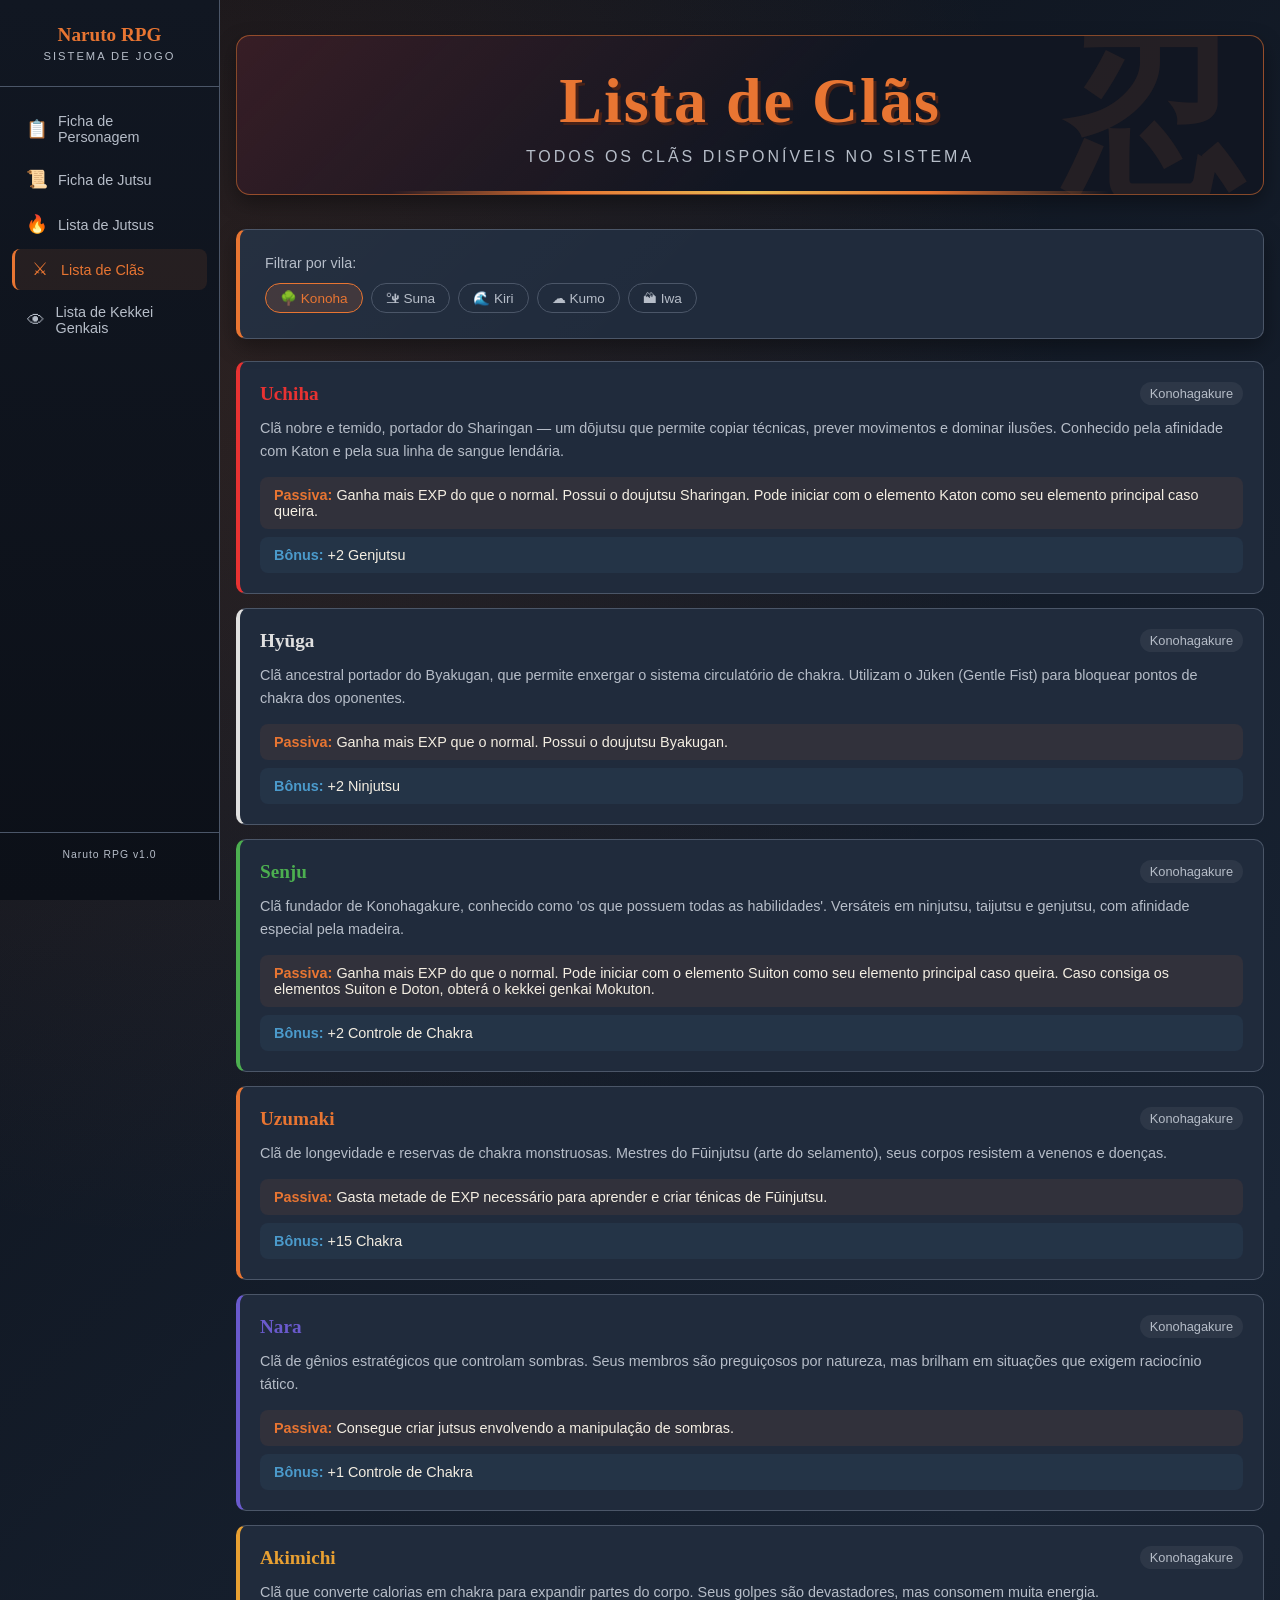
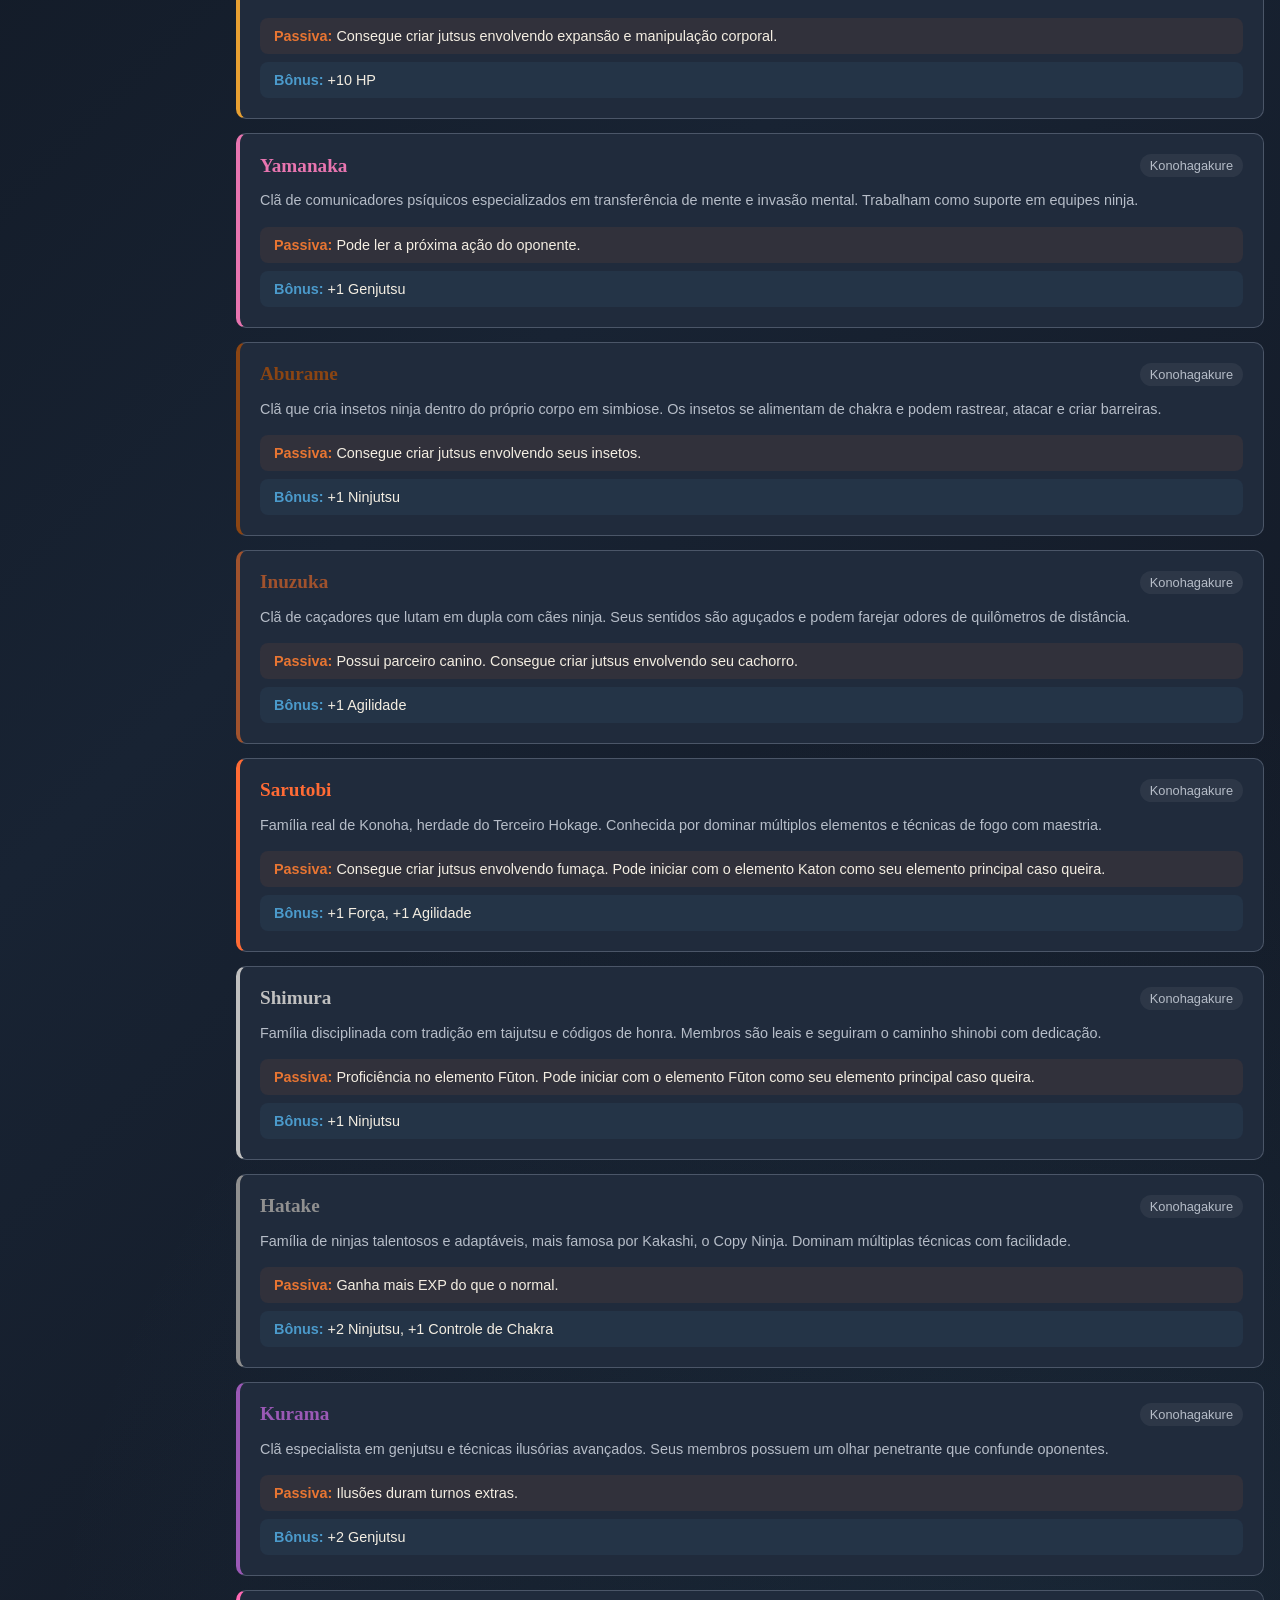
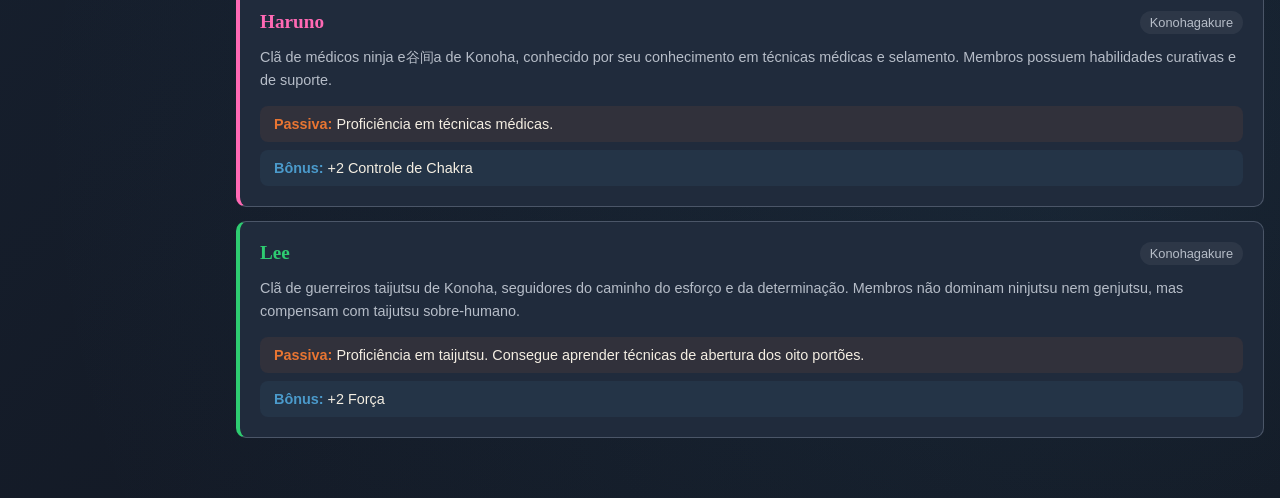
==== commit d01698fd: "Add files via upload" ====
--- a/clans.html
+++ b/clans.html
@@ -19,6 +19,9 @@
       <nav class="sidebar-nav">
         <a href="index.html">
           <span class="nav-icon">&#x1F4CB;</span> Ficha de Personagem
+        </a>
+        <a href="jutsu-sheet.html">
+          <span class="nav-icon">&#x1F4DC;</span> Ficha de Jutsu
         </a>
         <a href="jutsus.html">
           <span class="nav-icon">&#x1F525;</span> Lista de Jutsus
--- a/style.css
+++ b/style.css
@@ -344,12 +344,6 @@
 
 /* Roleta */
 
-.roulette-container {
-  display: flex;
-  gap: 10px;
-  align-items: stretch;
-}
-
 .roulette-display {
   flex: 1;
   display: flex;
@@ -365,7 +359,25 @@
   font-weight: bold;
   font-size: 1rem;
   text-align: center;
+  cursor: pointer;
   transition: all 0.3s ease;
+}
+
+.roulette-display::after {
+  content: "▾";
+  margin-left: 8px;
+  font-size: 0.75rem;
+  color: #7f8b9b;
+  transition: transform 0.2s ease;
+}
+
+.roulette-display:hover {
+  border-color: #5c6b82;
+}
+
+.roulette-display.disabled {
+  cursor: not-allowed;
+  opacity: 0.55;
 }
 
 .roulette-display.spinning {
@@ -386,16 +398,17 @@
 .spin-button {
   display: inline-flex;
   align-items: center;
-  gap: 6px;
-  padding: 12px 18px;
+  justify-content: center;
+  align-self: center;
+  width: 46px;
+  height: 46px;
+  flex-shrink: 0;
+  padding: 0;
   border: 1px solid var(--orange);
-  border-radius: 7px;
+  border-radius: 50%;
   background: linear-gradient(135deg, var(--orange), var(--orange-dark));
   color: white;
-  font-weight: bold;
-  font-size: 0.9rem;
   cursor: pointer;
-  white-space: nowrap;
   transition: all 0.2s ease;
 }
 
@@ -418,7 +431,8 @@
 
 .spin-icon {
   display: inline-block;
-  font-size: 1.2rem;
+  font-size: 1.35rem;
+  line-height: 1;
   transition: transform 0.3s ease;
 }
 
@@ -436,6 +450,78 @@
 
 .roulette-display.spinning .roulette-text {
   animation: spinCycle 0.15s linear infinite;
+}
+
+.roulette-box {
+  position: relative;
+  display: flex;
+  flex-direction: column;
+  gap: 10px;
+}
+
+.roulette-row {
+  display: flex;
+  gap: 10px;
+  align-items: stretch;
+}
+
+.roulette-picker {
+  position: absolute;
+  inset: 0;
+  z-index: 2;
+  pointer-events: none;
+}
+
+.roulette-picker select {
+  width: 100%;
+  height: 100%;
+  opacity: 0;
+  border: 0;
+  -webkit-appearance: none;
+  appearance: none;
+}
+
+.rank-buttons {
+  display: flex;
+  align-items: center;
+  gap: 12px;
+  flex-wrap: wrap;
+  margin-bottom: 22px;
+}
+
+.rank-buttons > label {
+  color: var(--muted);
+  font-size: 0.9rem;
+}
+
+.rank-buttons-group {
+  display: flex;
+  gap: 8px;
+  flex-wrap: wrap;
+}
+
+.rank-btn {
+  padding: 10px 22px;
+  border: 1px solid var(--border);
+  border-radius: 7px;
+  background: #151d2a;
+  color: var(--muted);
+  font-weight: bold;
+  font-size: 0.9rem;
+  cursor: pointer;
+  transition: all 0.2s ease;
+}
+
+.rank-btn:hover {
+  border-color: var(--orange);
+  color: var(--text);
+}
+
+.rank-btn.active {
+  border-color: var(--orange);
+  background: linear-gradient(135deg, var(--orange), var(--orange-dark));
+  color: white;
+  box-shadow: 0 4px 12px rgba(232, 117, 50, 0.4);
 }
 
 .kekkei-description {
@@ -453,6 +539,21 @@
   border-radius: 8px;
   font-size: 15px;
   color: var(--orange);
+}
+
+.kekkei-result.empty {
+  background: #182333;
+  border-left-color: #4a5669;
+  color: var(--muted);
+}
+
+.kekkei-result.empty strong {
+  color: #7f8b9b;
+}
+
+.kekkei-result.empty #kekkei-name {
+  color: #7f8b9b;
+  font-weight: 500;
 }
 
 .kekkei-result strong {
@@ -578,42 +679,6 @@
   color: white;
 }
 
-/* Informações do clã */
-
-.clan-info {
-  padding: 20px;
-  border: 1px solid #3f4c60;
-  border-radius: 8px;
-  background:
-    linear-gradient(135deg, rgba(75, 154, 203, 0.08), transparent),
-    #182333;
-}
-
-.clan-info.empty {
-  color: var(--muted);
-  font-style: italic;
-}
-
-.clan-info h3 {
-  margin: 0 0 12px;
-  color: var(--orange);
-  font-family: Georgia, serif;
-  font-size: 1.35rem;
-}
-
-.clan-info p {
-  margin: 0 0 12px;
-  color: #d7dce4;
-}
-
-.clan-info p:last-child {
-  margin-bottom: 0;
-}
-
-.clan-info strong {
-  color: var(--yellow);
-}
-
 /* Atributos */
 
 .points-counter {
@@ -629,6 +694,33 @@
   color: var(--orange);
   font-size: 1.1rem;
   font-weight: bold;
+}
+
+.exp-display {
+  display: flex;
+  align-items: center;
+  gap: 16px;
+  padding: 20px;
+  border: 1px solid rgba(232, 117, 50, 0.45);
+  border-radius: 10px;
+  background: linear-gradient(135deg, #1a1a2e, #16213e);
+}
+
+.exp-value {
+  font-family: 'Cinzel', Georgia, serif;
+  font-size: 2.5rem;
+  font-weight: 900;
+  color: var(--orange);
+  text-shadow: 2px 2px 0 rgba(0,0,0,0.3);
+  min-width: 80px;
+  text-align: center;
+}
+
+.exp-label {
+  font-size: 14px;
+  color: #b6bdc8;
+  text-transform: uppercase;
+  letter-spacing: 1px;
 }
 
 .attributes-list {
@@ -940,10 +1032,6 @@
     margin: 0 auto;
   }
 
-  .clan-info {
-    font-size: 0.85rem;
-  }
-
   .attributes-list {
     gap: 12px;
   }
@@ -967,15 +1055,12 @@
     width: 100%;
   }
 
-  .roulette-container {
+  .roulette-row {
     flex-direction: column;
-  }
-
-  .roulette-display {
-    width: 100%;
-  }
-
-  .spin-button {
+    align-items: center;
+  }
+
+  .roulette-row .roulette-display {
     width: 100%;
   }
 
